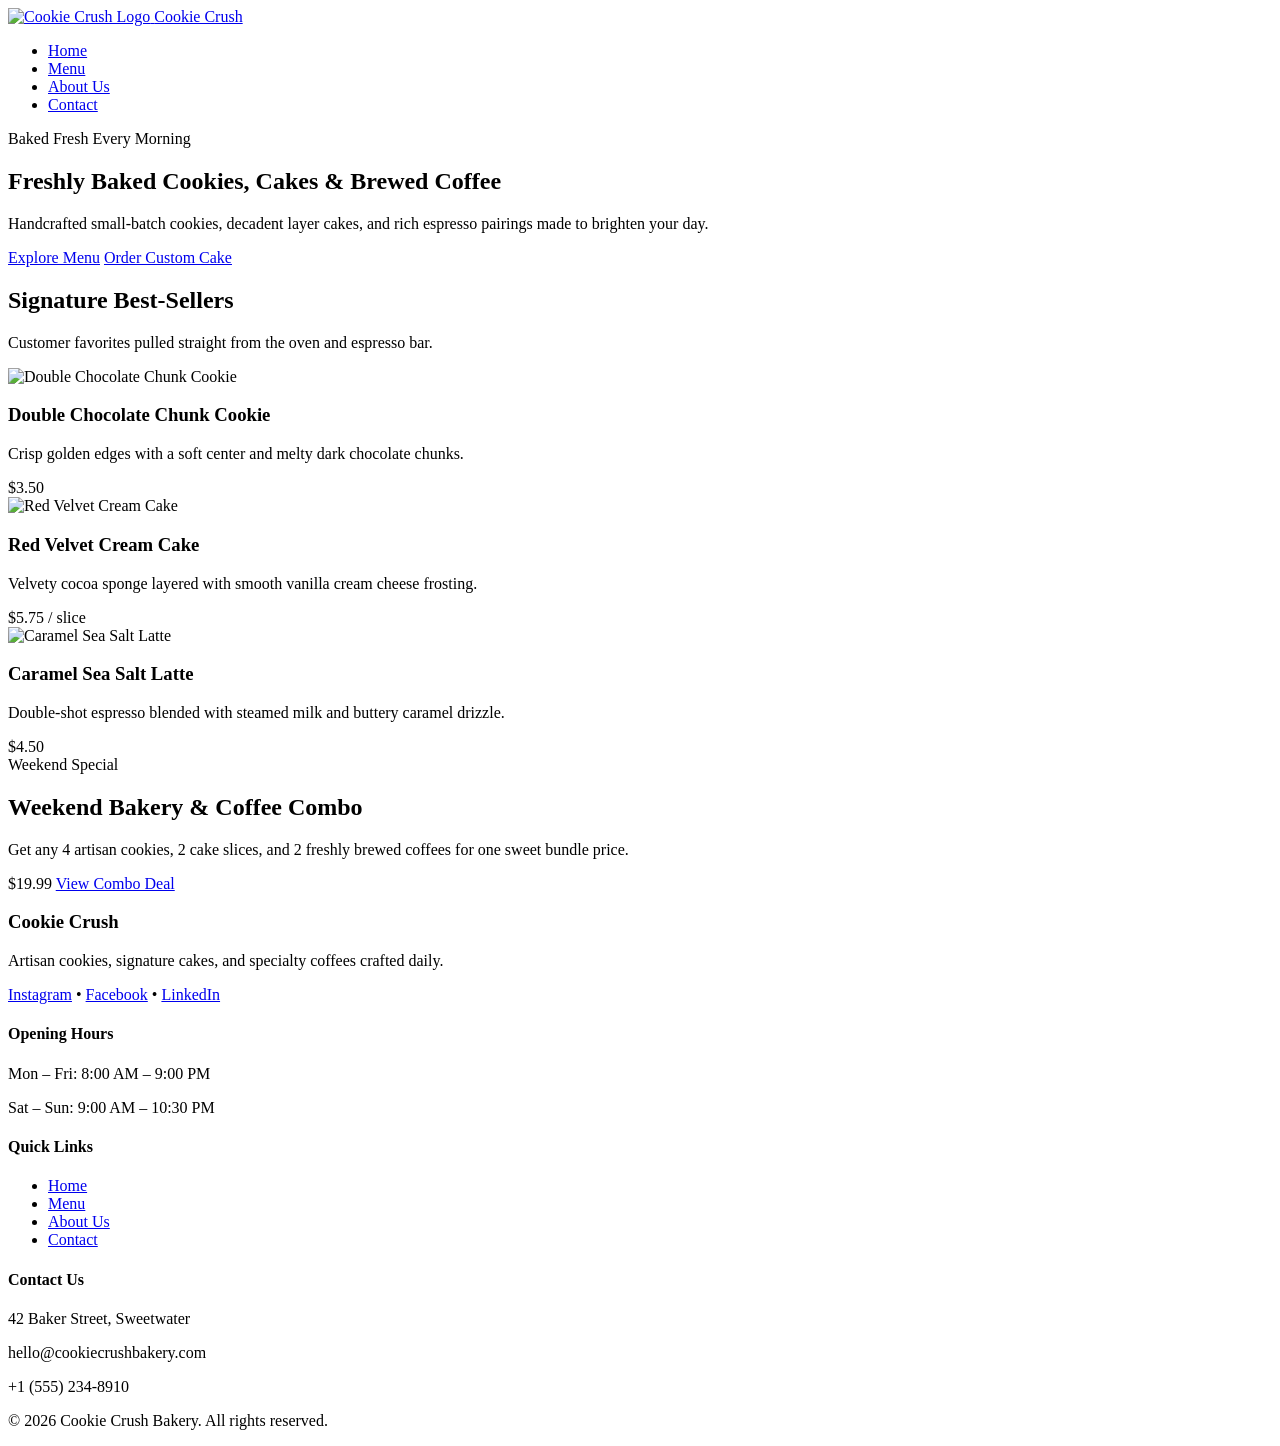
==== index.html @ f1b1b3e5 "initialize commit" ====
<!DOCTYPE html>
<html lang="en">
<head>
  <meta charset="UTF-8">
  <meta name="viewport" content="width=device-width, initial-scale=1.0">
  <title>Cookie Crush | Artisan Cookies, Cakes &amp; Coffees</title>
  <link rel="stylesheet" href="css/style.css">
  <link rel="stylesheet" href="css/home.css">
  <link rel="stylesheet" href="css/responsive.css">
</head>
<body>
  <header class="site-header">
    <div class="container nav-wrapper">
      <a href="index.html" class="logo">
        <img src="images/logo.png" alt="Cookie Crush Logo" class="logo-img">
        <span>Cookie Crush</span>
      </a>
      <nav class="main-nav" aria-label="Primary Navigation">
        <ul class="nav-list">
          <li><a href="index.html" class="active">Home</a></li>
          <li><a href="menu.html">Menu</a></li>
          <li><a href="about.html">About Us</a></li>
          <li><a href="contact.html">Contact</a></li>
        </ul>
      </nav>
    </div>
  </header>

  <main>
    <section class="hero" id="hero-banner">
      <div class="container hero-content">
        <span class="hero-tag">Baked Fresh Every Morning</span>
        <h1>Freshly Baked Cookies, Cakes &amp; Brewed Coffee</h1>
        <p>Handcrafted small-batch cookies, decadent layer cakes, and rich espresso pairings made to brighten your day.</p>
        <div class="hero-actions">
          <a href="menu.html" class="btn btn-primary">Explore Menu</a>
          <a href="contact.html" class="btn btn-outline">Order Custom Cake</a>
        </div>
      </div>
    </section>

    <section class="best-sellers section-pad" id="best-sellers">
      <div class="container">
        <div class="section-header">
          <h2>Signature Best-Sellers</h2>
          <p>Customer favorites pulled straight from the oven and espresso bar.</p>
        </div>
        <div class="bestseller-grid">
          <article class="product-card">
            <img src="images/home/chunk-cookie.jpg" alt="Double Chocolate Chunk Cookie">
            <div class="card-body">
              <h3>Double Chocolate Chunk Cookie</h3>
              <p>Crisp golden edges with a soft center and melty dark chocolate chunks.</p>
              <span class="price">$3.50</span>
            </div>
          </article>
          <article class="product-card">
            <img src="images/home/velvet-cake.jpg" alt="Red Velvet Cream Cake">
            <div class="card-body">
              <h3>Red Velvet Cream Cake</h3>
              <p>Velvety cocoa sponge layered with smooth vanilla cream cheese frosting.</p>
              <span class="price">$5.75 / slice</span>
            </div>
          </article>
          <article class="product-card">
            <img src="images/home/caramel-latte.jpg" alt="Caramel Sea Salt Latte">
            <div class="card-body">
              <h3>Caramel Sea Salt Latte</h3>
              <p>Double-shot espresso blended with steamed milk and buttery caramel drizzle.</p>
              <span class="price">$4.50</span>
            </div>
          </article>
        </div>
      </div>
    </section>

    <section class="combo-banner section-pad" id="weekend-combo">
      <div class="container combo-box">
        <div class="combo-text">
          <span class="badge">Weekend Special</span>
          <h2>Weekend Bakery &amp; Coffee Combo</h2>
          <p>Get any 4 artisan cookies, 2 cake slices, and 2 freshly brewed coffees for one sweet bundle price.</p>
        </div>
        <div class="combo-cta">
          <span class="combo-price">$19.99</span>
          <a href="menu.html#combos" class="btn btn-primary">View Combo Deal</a>
        </div>
      </div>
    </section>
  </main>

  <footer class="site-footer">
    <div class="container footer-grid">
      <div class="footer-col">
        <h3>Cookie Crush</h3>
        <p>Artisan cookies, signature cakes, and specialty coffees crafted daily.</p>
        <p class="social-links">
          <a href="https://instagram.com" target="_blank" rel="noopener">Instagram</a> &bull;
          <a href="https://facebook.com" target="_blank" rel="noopener">Facebook</a> &bull;
          <a href="https://linkedin.com" target="_blank" rel="noopener">LinkedIn</a>
        </p>
      </div>
      <div class="footer-col">
        <h4>Opening Hours</h4>
        <p>Mon &ndash; Fri: 8:00 AM &ndash; 9:00 PM</p>
        <p>Sat &ndash; Sun: 9:00 AM &ndash; 10:30 PM</p>
      </div>
      <div class="footer-col">
        <h4>Quick Links</h4>
        <ul class="footer-links">
          <li><a href="index.html">Home</a></li>
          <li><a href="menu.html">Menu</a></li>
          <li><a href="about.html">About Us</a></li>
          <li><a href="contact.html">Contact</a></li>
        </ul>
      </div>
      <div class="footer-col">
        <h4>Contact Us</h4>
        <p>42 Baker Street, Sweetwater</p>
        <p>hello@cookiecrushbakery.com</p>
        <p>+1 (555) 234-8910</p>
      </div>
    </div>
    <div class="footer-bottom">
      <p>&copy; 2026 Cookie Crush Bakery. All rights reserved.</p>
    </div>
  </footer>
</body>
</html>
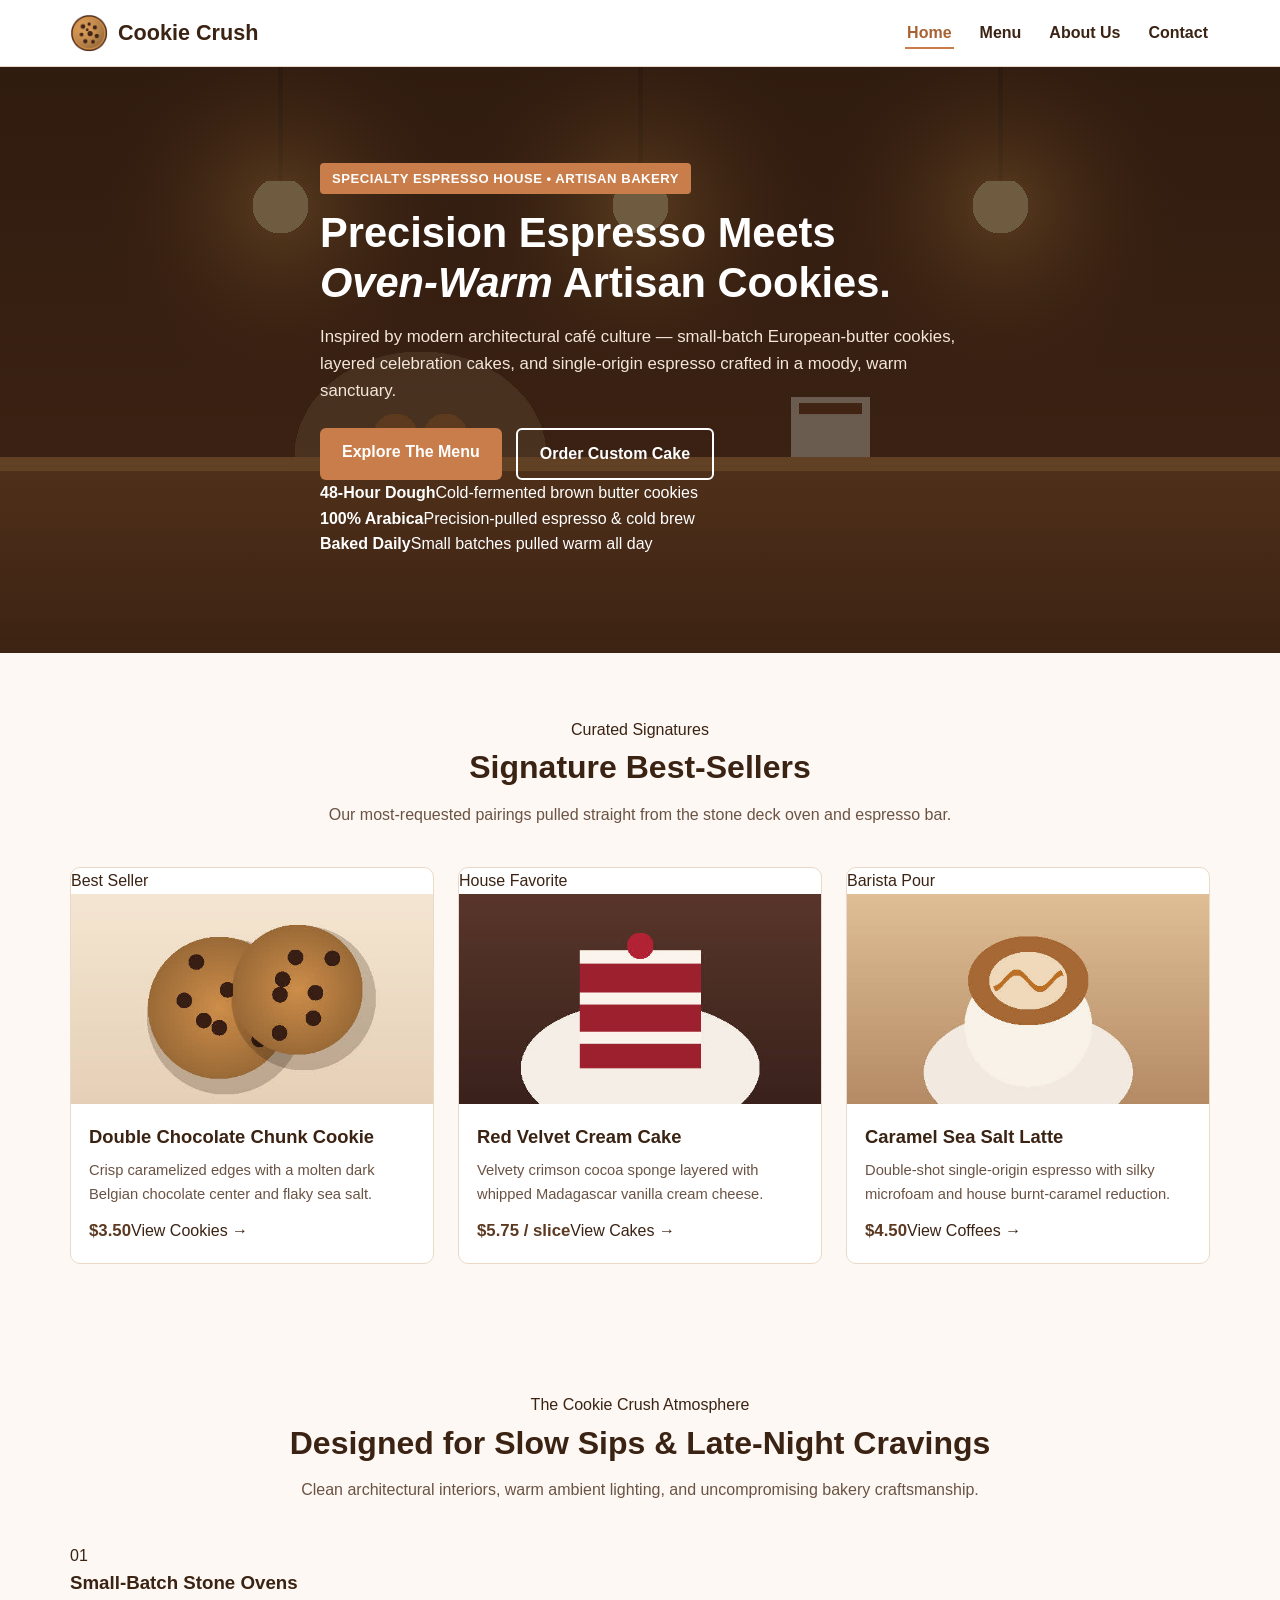
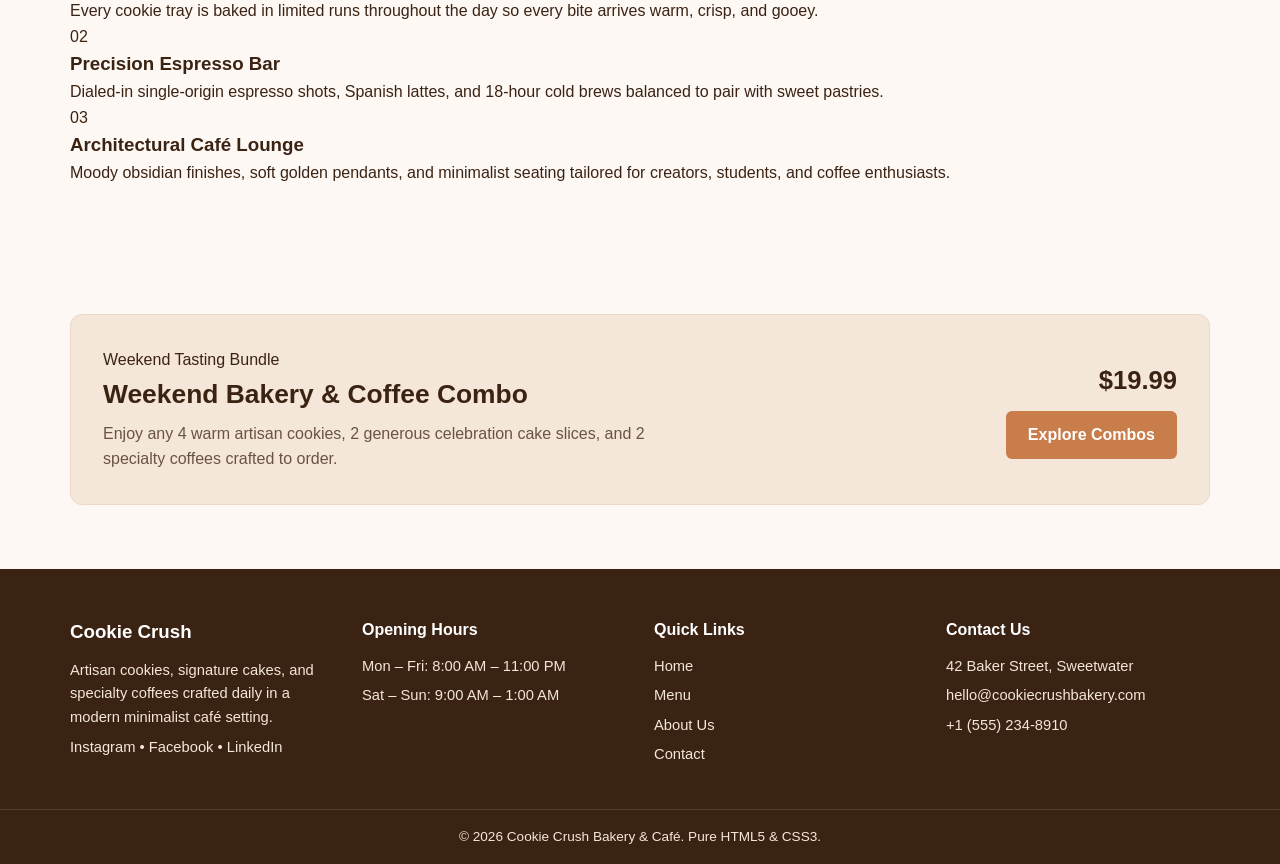
==== commit bfb1124b: "Upgrade Cookie Crush HTML5 pages to modern architectural cafe aesthetic (zero JS)" ====
--- a/index.html
+++ b/index.html
@@ -3,7 +3,7 @@
 <head>
   <meta charset="UTF-8">
   <meta name="viewport" content="width=device-width, initial-scale=1.0">
-  <title>Cookie Crush | Artisan Cookies, Cakes &amp; Coffees</title>
+  <title>Cookie Crush | Artisan Cookies, Cakes &amp; Specialty Espresso</title>
   <link rel="stylesheet" href="css/style.css">
   <link rel="stylesheet" href="css/home.css">
   <link rel="stylesheet" href="css/responsive.css">
@@ -13,7 +13,7 @@
     <div class="container nav-wrapper">
       <a href="index.html" class="logo">
         <img src="images/logo.png" alt="Cookie Crush Logo" class="logo-img">
-        <span>Cookie Crush</span>
+        <span class="logo-text">Cookie Crush</span>
       </a>
       <nav class="main-nav" aria-label="Primary Navigation">
         <ul class="nav-list">
@@ -29,12 +29,17 @@
   <main>
     <section class="hero" id="hero-banner">
       <div class="container hero-content">
-        <span class="hero-tag">Baked Fresh Every Morning</span>
-        <h1>Freshly Baked Cookies, Cakes &amp; Brewed Coffee</h1>
-        <p>Handcrafted small-batch cookies, decadent layer cakes, and rich espresso pairings made to brighten your day.</p>
+        <span class="hero-tag">Specialty Espresso House &bull; Artisan Bakery</span>
+        <h1>Precision Espresso Meets <em>Oven-Warm</em> Artisan Cookies.</h1>
+        <p>Inspired by modern architectural café culture — small-batch European-butter cookies, layered celebration cakes, and single-origin espresso crafted in a moody, warm sanctuary.</p>
         <div class="hero-actions">
-          <a href="menu.html" class="btn btn-primary">Explore Menu</a>
+          <a href="menu.html" class="btn btn-primary">Explore The Menu</a>
           <a href="contact.html" class="btn btn-outline">Order Custom Cake</a>
+        </div>
+        <div class="hero-metrics">
+          <div class="metric-item"><strong>48-Hour Dough</strong><span>Cold-fermented brown butter cookies</span></div>
+          <div class="metric-item"><strong>100% Arabica</strong><span>Precision-pulled espresso &amp; cold brew</span></div>
+          <div class="metric-item"><strong>Baked Daily</strong><span>Small batches pulled warm all day</span></div>
         </div>
       </div>
     </section>
@@ -42,48 +47,85 @@
     <section class="best-sellers section-pad" id="best-sellers">
       <div class="container">
         <div class="section-header">
+          <span class="eyebrow">Curated Signatures</span>
           <h2>Signature Best-Sellers</h2>
-          <p>Customer favorites pulled straight from the oven and espresso bar.</p>
+          <p>Our most-requested pairings pulled straight from the stone deck oven and espresso bar.</p>
         </div>
         <div class="bestseller-grid">
           <article class="product-card">
-            <img src="images/home/chunk-cookie.jpg" alt="Double Chocolate Chunk Cookie">
+            <div class="card-img-box">
+              <span class="card-pill">Best Seller</span>
+              <img src="images/home/chunk-cookie.jpg" alt="Double Chocolate Chunk Cookie">
+            </div>
             <div class="card-body">
               <h3>Double Chocolate Chunk Cookie</h3>
-              <p>Crisp golden edges with a soft center and melty dark chocolate chunks.</p>
-              <span class="price">$3.50</span>
+              <p>Crisp caramelized edges with a molten dark Belgian chocolate center and flaky sea salt.</p>
+              <div class="card-meta"><span class="price">$3.50</span><a href="menu.html#cookies" class="card-link">View Cookies &rarr;</a></div>
             </div>
           </article>
           <article class="product-card">
-            <img src="images/home/velvet-cake.jpg" alt="Red Velvet Cream Cake">
+            <div class="card-img-box">
+              <span class="card-pill">House Favorite</span>
+              <img src="images/home/velvet-cake.jpg" alt="Red Velvet Cream Cake">
+            </div>
             <div class="card-body">
               <h3>Red Velvet Cream Cake</h3>
-              <p>Velvety cocoa sponge layered with smooth vanilla cream cheese frosting.</p>
-              <span class="price">$5.75 / slice</span>
+              <p>Velvety crimson cocoa sponge layered with whipped Madagascar vanilla cream cheese.</p>
+              <div class="card-meta"><span class="price">$5.75 / slice</span><a href="menu.html#cakes" class="card-link">View Cakes &rarr;</a></div>
             </div>
           </article>
           <article class="product-card">
-            <img src="images/home/caramel-latte.jpg" alt="Caramel Sea Salt Latte">
+            <div class="card-img-box">
+              <span class="card-pill">Barista Pour</span>
+              <img src="images/home/caramel-latte.jpg" alt="Caramel Sea Salt Latte">
+            </div>
             <div class="card-body">
               <h3>Caramel Sea Salt Latte</h3>
-              <p>Double-shot espresso blended with steamed milk and buttery caramel drizzle.</p>
-              <span class="price">$4.50</span>
+              <p>Double-shot single-origin espresso with silky microfoam and house burnt-caramel reduction.</p>
+              <div class="card-meta"><span class="price">$4.50</span><a href="menu.html#coffees" class="card-link">View Coffees &rarr;</a></div>
             </div>
           </article>
         </div>
       </div>
     </section>
 
-    <section class="combo-banner section-pad" id="weekend-combo">
+    <section class="craft-band section-pad" id="craft-philosophy">
+      <div class="container">
+        <div class="section-header">
+          <span class="eyebrow">The Cookie Crush Atmosphere</span>
+          <h2>Designed for Slow Sips &amp; Late-Night Cravings</h2>
+          <p>Clean architectural interiors, warm ambient lighting, and uncompromising bakery craftsmanship.</p>
+        </div>
+        <div class="craft-grid">
+          <div class="craft-card">
+            <span class="craft-num">01</span>
+            <h3>Small-Batch Stone Ovens</h3>
+            <p>Every cookie tray is baked in limited runs throughout the day so every bite arrives warm, crisp, and gooey.</p>
+          </div>
+          <div class="craft-card">
+            <span class="craft-num">02</span>
+            <h3>Precision Espresso Bar</h3>
+            <p>Dialed-in single-origin espresso shots, Spanish lattes, and 18-hour cold brews balanced to pair with sweet pastries.</p>
+          </div>
+          <div class="craft-card">
+            <span class="craft-num">03</span>
+            <h3>Architectural Café Lounge</h3>
+            <p>Moody obsidian finishes, soft golden pendants, and minimalist seating tailored for creators, students, and coffee enthusiasts.</p>
+          </div>
+        </div>
+      </div>
+    </section>
+
+    <section class="section-pad" id="weekend-combo">
       <div class="container combo-box">
         <div class="combo-text">
-          <span class="badge">Weekend Special</span>
+          <span class="eyebrow">Weekend Tasting Bundle</span>
           <h2>Weekend Bakery &amp; Coffee Combo</h2>
-          <p>Get any 4 artisan cookies, 2 cake slices, and 2 freshly brewed coffees for one sweet bundle price.</p>
+          <p>Enjoy any 4 warm artisan cookies, 2 generous celebration cake slices, and 2 specialty coffees crafted to order.</p>
         </div>
         <div class="combo-cta">
           <span class="combo-price">$19.99</span>
-          <a href="menu.html#combos" class="btn btn-primary">View Combo Deal</a>
+          <a href="menu.html#combos" class="btn btn-primary">Explore Combos</a>
         </div>
       </div>
     </section>
@@ -93,7 +135,7 @@
     <div class="container footer-grid">
       <div class="footer-col">
         <h3>Cookie Crush</h3>
-        <p>Artisan cookies, signature cakes, and specialty coffees crafted daily.</p>
+        <p>Artisan cookies, signature cakes, and specialty coffees crafted daily in a modern minimalist café setting.</p>
         <p class="social-links">
           <a href="https://instagram.com" target="_blank" rel="noopener">Instagram</a> &bull;
           <a href="https://facebook.com" target="_blank" rel="noopener">Facebook</a> &bull;
@@ -102,8 +144,8 @@
       </div>
       <div class="footer-col">
         <h4>Opening Hours</h4>
-        <p>Mon &ndash; Fri: 8:00 AM &ndash; 9:00 PM</p>
-        <p>Sat &ndash; Sun: 9:00 AM &ndash; 10:30 PM</p>
+        <p>Mon &ndash; Fri: 8:00 AM &ndash; 11:00 PM</p>
+        <p>Sat &ndash; Sun: 9:00 AM &ndash; 1:00 AM</p>
       </div>
       <div class="footer-col">
         <h4>Quick Links</h4>
@@ -122,7 +164,7 @@
       </div>
     </div>
     <div class="footer-bottom">
-      <p>&copy; 2026 Cookie Crush Bakery. All rights reserved.</p>
+      <p>&copy; 2026 Cookie Crush Bakery &amp; Caf&eacute;. Pure HTML5 &amp; CSS3.</p>
     </div>
   </footer>
 </body>
--- a/css/style.css
+++ b/css/style.css
@@ -0,0 +1,87 @@
+:root {
+  --bg-cream: #fdf8f3;
+  --surface-white: #ffffff;
+  --cocoa-dark: #3b2314;
+  --espresso: #5c3a21;
+  --caramel: #c87d4b;
+  --caramel-dark: #a86234;
+  --blush-accent: #f4e6d8;
+  --text-muted: #6b5344;
+  --border-soft: #ead9c8;
+}
+
+* { box-sizing: border-box; margin: 0; padding: 0; }
+
+body {
+  font-family: "Segoe UI", Tahoma, Geneva, Verdana, sans-serif;
+  background-color: var(--bg-cream);
+  color: var(--cocoa-dark);
+  line-height: 1.6;
+}
+
+a { color: inherit; text-decoration: none; }
+img { display: block; max-width: 100%; }
+
+.container { width: 90%; max-width: 1140px; margin: 0 auto; }
+.section-pad { padding: 64px 0; }
+.alt-bg { background-color: #f9f1e8; }
+
+.site-header {
+  background-color: var(--surface-white);
+  border-bottom: 1px solid var(--border-soft);
+  position: sticky;
+  top: 0;
+  z-index: 100;
+}
+
+.nav-wrapper { display: flex; justify-content: space-between; align-items: center; padding: 14px 0; }
+.logo { display: flex; align-items: center; gap: 10px; font-size: 1.35rem; font-weight: 700; color: var(--cocoa-dark); }
+.logo-img { width: 38px; height: 38px; object-fit: contain; border-radius: 50%; }
+.nav-list { list-style: none; display: flex; gap: 24px; }
+
+.nav-list a {
+  font-weight: 600;
+  padding: 6px 2px;
+  border-bottom: 2px solid transparent;
+  transition: color 0.25s ease, border-color 0.25s ease;
+}
+
+.nav-list a:hover, .nav-list a.active { color: var(--caramel-dark); border-bottom-color: var(--caramel); }
+
+.btn {
+  display: inline-block;
+  padding: 11px 22px;
+  border-radius: 6px;
+  font-weight: 600;
+  border: none;
+  cursor: pointer;
+  transition: background-color 0.25s ease, color 0.25s ease;
+}
+
+.btn-primary { background-color: var(--caramel); color: var(--surface-white); }
+.btn-primary:hover { background-color: var(--caramel-dark); }
+.btn-outline { border: 2px solid var(--surface-white); color: var(--surface-white); }
+.btn-outline:hover { background-color: var(--surface-white); color: var(--cocoa-dark); }
+
+.page-banner {
+  background: linear-gradient(rgba(43, 24, 12, 0.72), rgba(43, 24, 12, 0.72)),
+    url("../images/home/hero-bakery.jpg") center / cover no-repeat;
+  color: var(--surface-white);
+  text-align: center;
+  padding: 64px 0;
+}
+
+.page-banner h1 { font-size: 2.3rem; margin-bottom: 10px; }
+.page-banner p { color: var(--blush-accent); max-width: 620px; margin: 0 auto; }
+.section-header { text-align: center; margin-bottom: 40px; }
+.section-header h2 { font-size: 2rem; margin-bottom: 8px; }
+.section-header p { color: var(--text-muted); }
+
+.site-footer { background-color: var(--cocoa-dark); color: var(--blush-accent); padding-top: 48px; }
+.footer-grid { display: grid; grid-template-columns: repeat(4, 1fr); gap: 28px; padding-bottom: 36px; }
+.footer-col h3, .footer-col h4 { color: var(--surface-white); margin-bottom: 12px; }
+.footer-col p { font-size: 0.92rem; margin-bottom: 6px; }
+.footer-links { list-style: none; }
+.footer-links li { margin-bottom: 6px; font-size: 0.92rem; }
+.footer-links a:hover, .social-links a:hover { color: var(--caramel); text-decoration: underline; }
+.footer-bottom { border-top: 1px solid rgba(255, 255, 255, 0.12); text-align: center; padding: 16px; font-size: 0.85rem; }
--- a/css/home.css
+++ b/css/home.css
@@ -0,0 +1,71 @@
+.hero {
+  background: linear-gradient(rgba(43, 24, 12, 0.68), rgba(43, 24, 12, 0.68)),
+    url("../images/home/hero-bakery.jpg") center / cover no-repeat;
+  color: var(--surface-white);
+  padding: 96px 0;
+}
+
+.hero-content { max-width: 640px; }
+
+.hero-tag {
+  display: inline-block;
+  background-color: var(--caramel);
+  color: var(--surface-white);
+  font-size: 0.82rem;
+  font-weight: 700;
+  letter-spacing: 0.5px;
+  text-transform: uppercase;
+  padding: 5px 12px;
+  border-radius: 4px;
+  margin-bottom: 14px;
+}
+
+.hero h1 { font-size: 2.6rem; line-height: 1.2; margin-bottom: 16px; }
+.hero p { font-size: 1.05rem; color: var(--blush-accent); margin-bottom: 24px; }
+.hero-actions { display: flex; gap: 14px; flex-wrap: wrap; }
+
+.bestseller-grid { display: grid; grid-template-columns: repeat(3, 1fr); gap: 24px; }
+
+.product-card {
+  background-color: var(--surface-white);
+  border: 1px solid var(--border-soft);
+  border-radius: 10px;
+  overflow: hidden;
+  transition: transform 0.25s ease, box-shadow 0.25s ease;
+}
+
+.product-card:hover { transform: translateY(-5px); box-shadow: 0 10px 24px rgba(59, 35, 20, 0.1); }
+.product-card img { width: 100%; height: 210px; object-fit: cover; }
+.card-body { padding: 18px; }
+.card-body h3 { font-size: 1.15rem; margin-bottom: 8px; }
+.card-body p { font-size: 0.92rem; color: var(--text-muted); margin-bottom: 12px; }
+.price { font-weight: 700; color: var(--espresso); font-size: 1.05rem; }
+
+.combo-banner { padding-top: 0; }
+
+.combo-box {
+  background-color: var(--blush-accent);
+  border: 1px solid var(--border-soft);
+  border-radius: 12px;
+  padding: 32px;
+  display: flex;
+  justify-content: space-between;
+  align-items: center;
+  gap: 24px;
+}
+
+.badge {
+  display: inline-block;
+  background-color: var(--espresso);
+  color: var(--surface-white);
+  font-size: 0.78rem;
+  font-weight: 600;
+  padding: 4px 10px;
+  border-radius: 4px;
+  margin-bottom: 8px;
+}
+
+.combo-text h2 { font-size: 1.65rem; margin-bottom: 6px; }
+.combo-text p { color: var(--text-muted); max-width: 580px; }
+.combo-cta { text-align: right; flex-shrink: 0; }
+.combo-price { display: block; font-size: 1.6rem; font-weight: 700; color: var(--cocoa-dark); margin-bottom: 10px; }
--- a/css/responsive.css
+++ b/css/responsive.css
@@ -0,0 +1,53 @@
+/* Member 1: Global Shell & Homepage Responsive Rules */
+@media (max-width: 900px) {
+  .bestseller-grid,
+  .footer-grid,
+  .team-grid {
+    grid-template-columns: repeat(2, 1fr);
+  }
+
+  .combo-box {
+    flex-direction: column;
+    align-items: flex-start;
+  }
+
+  .combo-cta {
+    text-align: left;
+  }
+
+  /* Member 2: Menu Page Responsive Rules */
+  .menu-grid {
+    grid-template-columns: repeat(2, 1fr);
+  }
+
+  /* Member 3: About & Contact Responsive Rules */
+  .about-grid,
+  .contact-grid {
+    grid-template-columns: 1fr;
+  }
+}
+
+@media (max-width: 600px) {
+  .nav-wrapper {
+    flex-direction: column;
+    gap: 12px;
+  }
+
+  .nav-list {
+    flex-wrap: wrap;
+    justify-content: center;
+    gap: 14px;
+  }
+
+  .hero h1 {
+    font-size: 2rem;
+  }
+
+  .bestseller-grid,
+  .footer-grid,
+  .menu-grid,
+  .team-grid,
+  .values-row {
+    grid-template-columns: 1fr;
+  }
+}
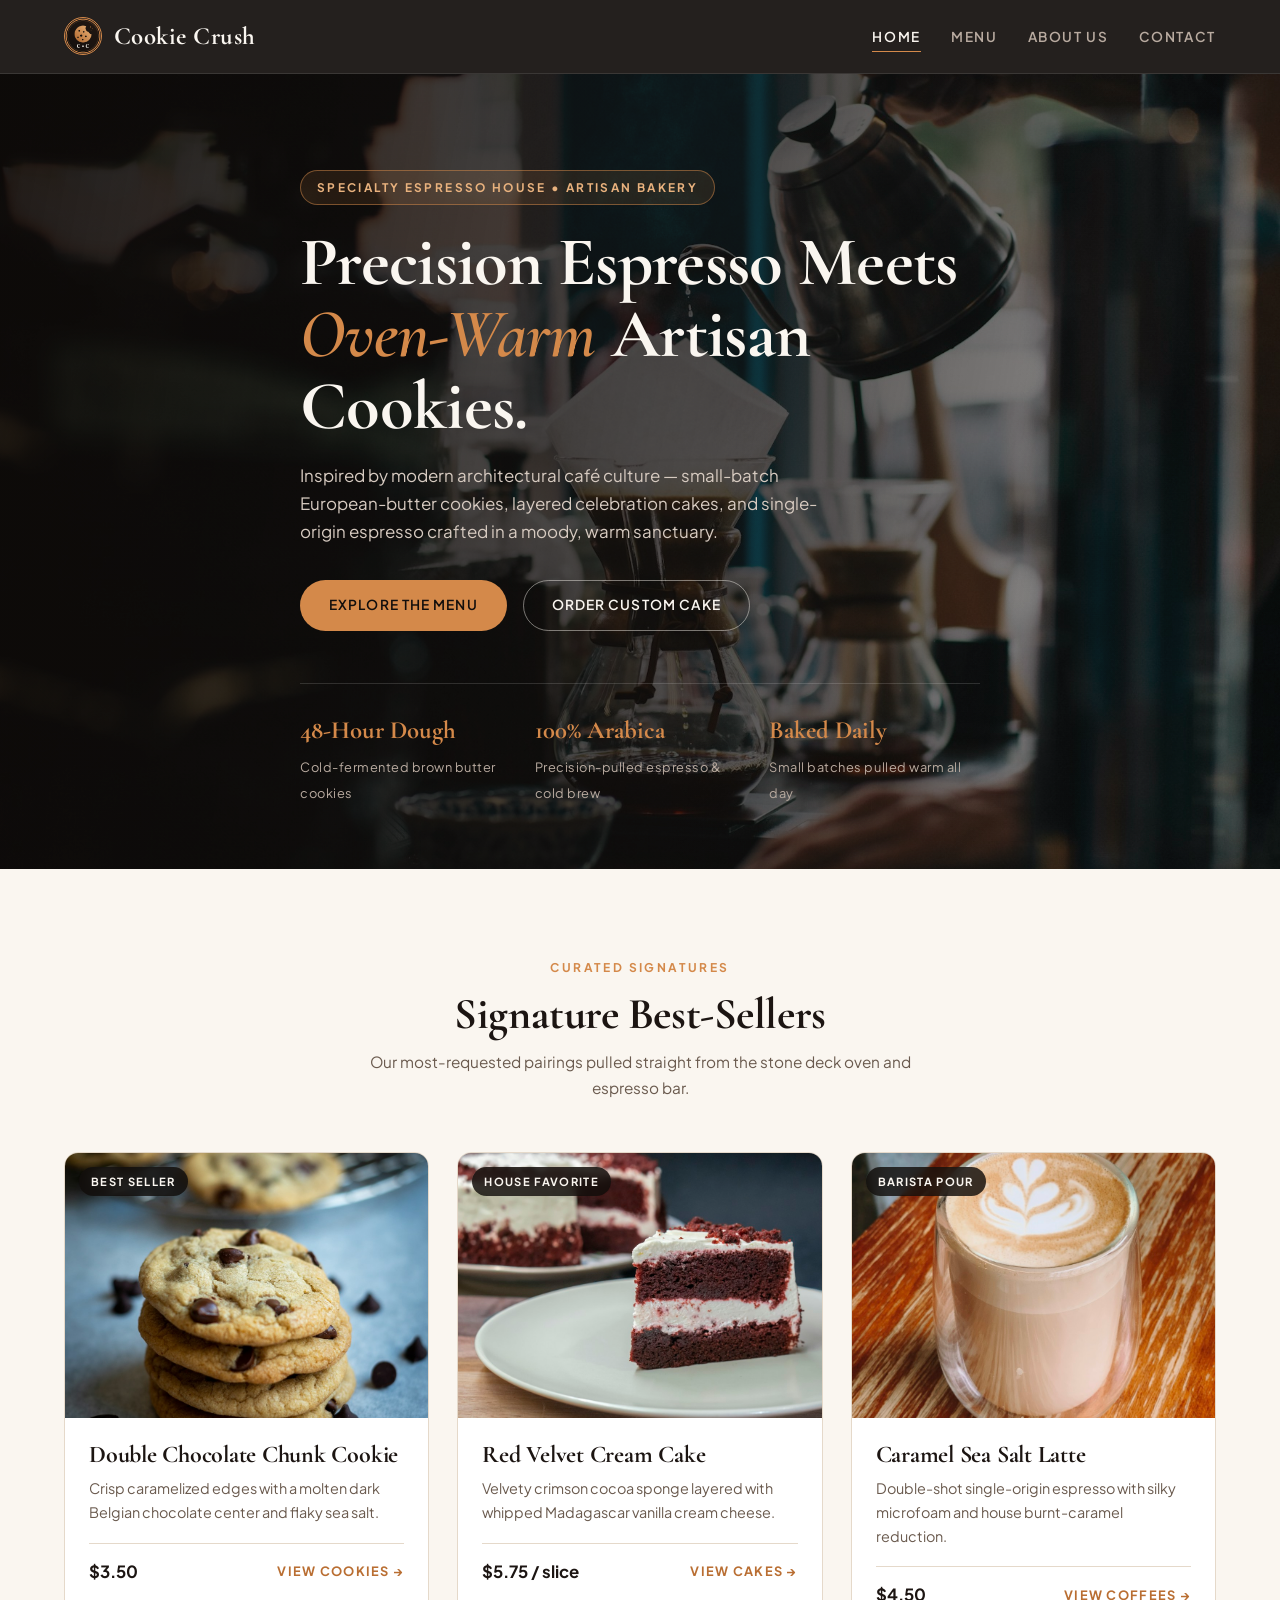
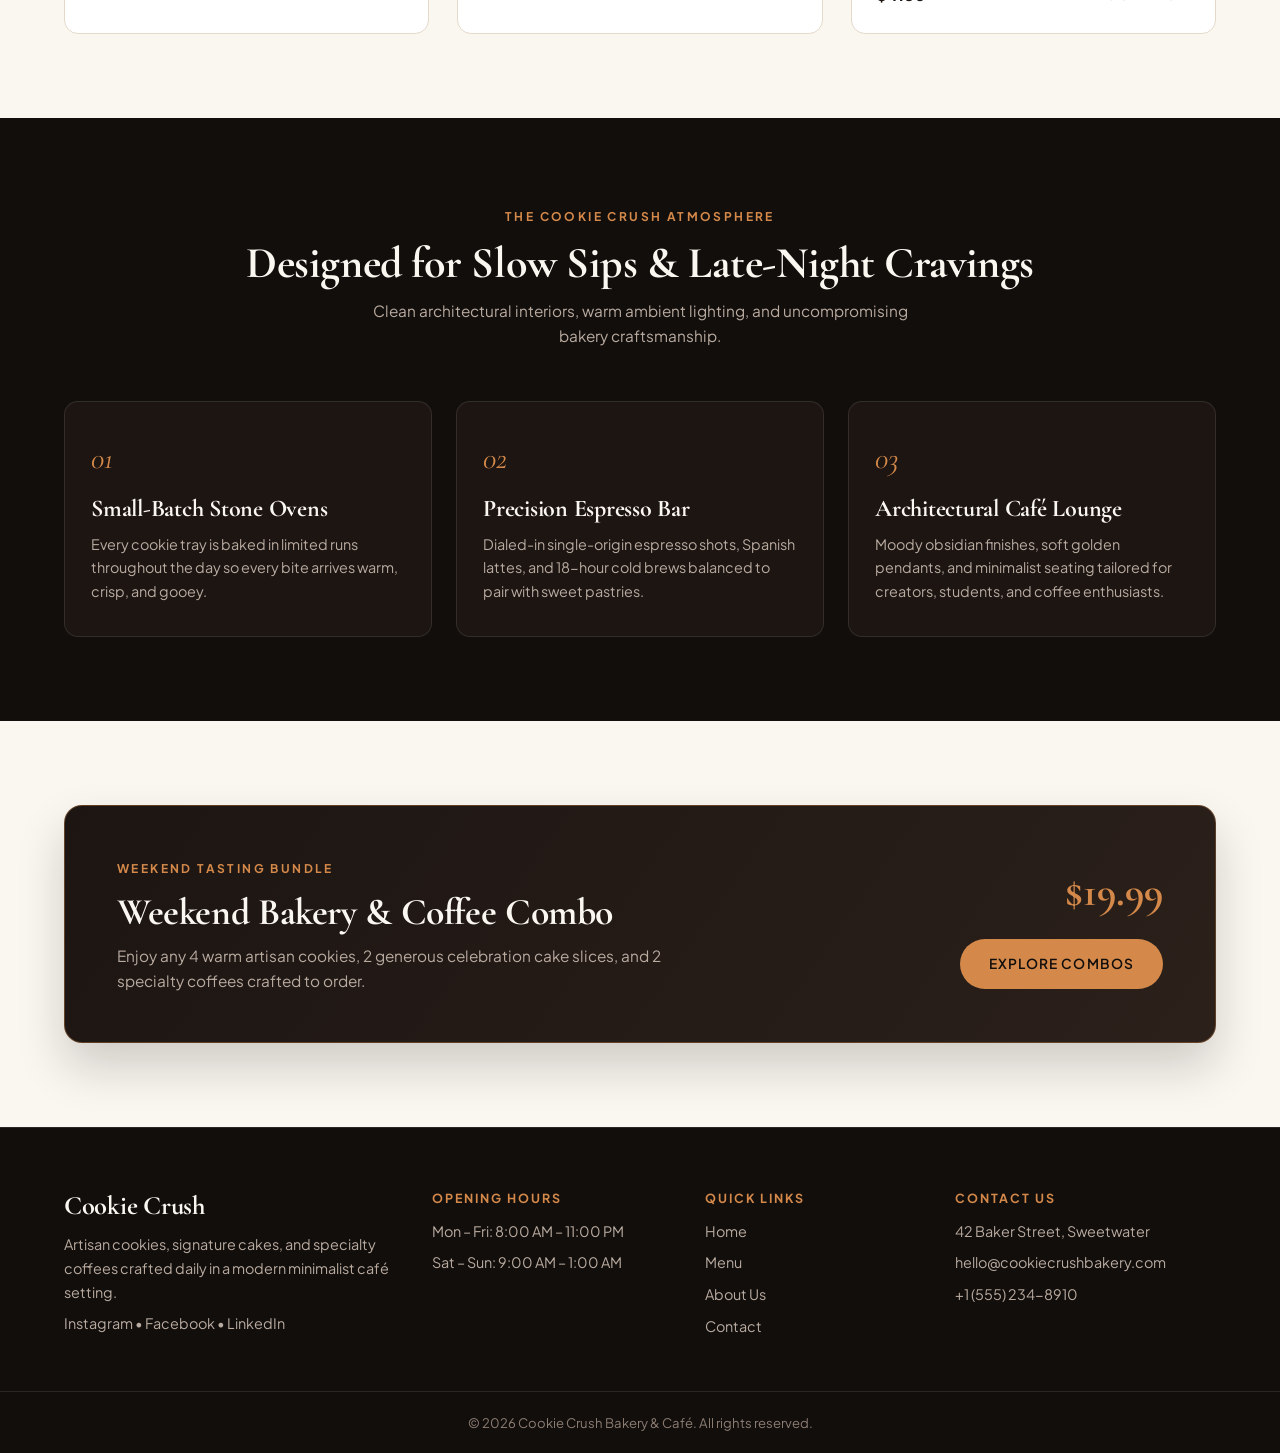
==== commit 02256a9b: "Update footer copyright text to All rights reserved across all pages" ====
--- a/index.html
+++ b/index.html
@@ -164,7 +164,7 @@
       </div>
     </div>
     <div class="footer-bottom">
-      <p>&copy; 2026 Cookie Crush Bakery &amp; Caf&eacute;. Pure HTML5 &amp; CSS3.</p>
+      <p>&copy; 2026 Cookie Crush Bakery &amp; Caf&eacute;. All rights reserved.</p>
     </div>
   </footer>
 </body>
--- a/css/style.css
+++ b/css/style.css
@@ -1,87 +1,108 @@
+@import url('https://fonts.googleapis.com/css2?family=Cormorant+Garamond:ital,wght@0,500;0,600;0,700;1,500;1,600&family=Plus+Jakarta+Sans:wght@400;500;600;700&display=swap');
+
 :root {
-  --bg-cream: #fdf8f3;
-  --surface-white: #ffffff;
-  --cocoa-dark: #3b2314;
-  --espresso: #5c3a21;
-  --caramel: #c87d4b;
-  --caramel-dark: #a86234;
-  --blush-accent: #f4e6d8;
-  --text-muted: #6b5344;
-  --border-soft: #ead9c8;
+  --obsidian: #120e0c;
+  --espresso-deep: #1c1512;
+  --walnut: #2b201a;
+  --cream: #faf6f0;
+  --stone: #f1e9de;
+  --surface: #ffffff;
+  --amber: #d4894a;
+  --amber-hover: #b96e32;
+  --muted-dark: #b9aba0;
+  --muted-light: #6a5a4e;
+  --border-light: #e5d9ca;
+  --border-dark: rgba(255, 255, 255, 0.1);
+  --font-serif: "Cormorant Garamond", Georgia, serif;
+  --font-sans: "Plus Jakarta Sans", -apple-system, sans-serif;
 }
 
 * { box-sizing: border-box; margin: 0; padding: 0; }
-
-body {
-  font-family: "Segoe UI", Tahoma, Geneva, Verdana, sans-serif;
-  background-color: var(--bg-cream);
-  color: var(--cocoa-dark);
-  line-height: 1.6;
-}
-
-a { color: inherit; text-decoration: none; }
+html { scroll-behavior: smooth; }
+body { font-family: var(--font-sans); background-color: var(--cream); color: var(--espresso-deep); line-height: 1.65; }
+h1, h2, h3, h4 { font-family: var(--font-serif); font-weight: 700; line-height: 1.12; letter-spacing: -0.01em; }
+a { color: inherit; text-decoration: none; transition: all 0.28s ease; }
 img { display: block; max-width: 100%; }
 
-.container { width: 90%; max-width: 1140px; margin: 0 auto; }
-.section-pad { padding: 64px 0; }
-.alt-bg { background-color: #f9f1e8; }
+.container { width: 90%; max-width: 1180px; margin: 0 auto; }
+.section-pad { padding: 84px 0; }
+.alt-bg { background-color: var(--stone); }
 
 .site-header {
-  background-color: var(--surface-white);
-  border-bottom: 1px solid var(--border-soft);
+  background-color: rgba(18, 14, 12, 0.92);
+  backdrop-filter: blur(14px);
+  border-bottom: 1px solid var(--border-dark);
   position: sticky;
   top: 0;
   z-index: 100;
 }
 
-.nav-wrapper { display: flex; justify-content: space-between; align-items: center; padding: 14px 0; }
-.logo { display: flex; align-items: center; gap: 10px; font-size: 1.35rem; font-weight: 700; color: var(--cocoa-dark); }
-.logo-img { width: 38px; height: 38px; object-fit: contain; border-radius: 50%; }
-.nav-list { list-style: none; display: flex; gap: 24px; }
+.nav-wrapper { display: flex; justify-content: space-between; align-items: center; padding: 16px 0; }
+.logo { display: flex; align-items: center; gap: 12px; color: var(--cream); }
+.logo-img { width: 38px; height: 38px; border-radius: 50%; object-fit: cover; border: 1.5px solid var(--amber); }
+.logo-text { font-family: var(--font-serif); font-size: 1.55rem; font-weight: 700; letter-spacing: 0.02em; }
+.nav-list { list-style: none; display: flex; align-items: center; gap: 30px; }
 
 .nav-list a {
+  color: var(--muted-dark);
+  font-size: 0.85rem;
   font-weight: 600;
-  padding: 6px 2px;
-  border-bottom: 2px solid transparent;
-  transition: color 0.25s ease, border-color 0.25s ease;
+  text-transform: uppercase;
+  letter-spacing: 0.12em;
+  padding: 6px 0;
+  border-bottom: 1.5px solid transparent;
 }
 
-.nav-list a:hover, .nav-list a.active { color: var(--caramel-dark); border-bottom-color: var(--caramel); }
+.nav-list a:hover, .nav-list a.active { color: var(--cream); border-bottom-color: var(--amber); }
 
 .btn {
   display: inline-block;
-  padding: 11px 22px;
-  border-radius: 6px;
+  padding: 13px 28px;
+  border-radius: 999px;
+  font-size: 0.86rem;
   font-weight: 600;
-  border: none;
+  letter-spacing: 0.08em;
+  text-transform: uppercase;
+  border: 1.5px solid transparent;
   cursor: pointer;
-  transition: background-color 0.25s ease, color 0.25s ease;
 }
 
-.btn-primary { background-color: var(--caramel); color: var(--surface-white); }
-.btn-primary:hover { background-color: var(--caramel-dark); }
-.btn-outline { border: 2px solid var(--surface-white); color: var(--surface-white); }
-.btn-outline:hover { background-color: var(--surface-white); color: var(--cocoa-dark); }
+.btn-primary { background-color: var(--amber); color: var(--obsidian); }
+.btn-primary:hover { background-color: #e49c5e; transform: translateY(-2px); box-shadow: 0 10px 26px rgba(212, 137, 74, 0.32); }
+.btn-outline { border-color: rgba(250, 246, 240, 0.45); color: var(--cream); }
+.btn-outline:hover { background-color: var(--cream); color: var(--obsidian); border-color: var(--cream); }
+
+.eyebrow {
+  display: inline-block;
+  font-size: 0.75rem;
+  font-weight: 700;
+  text-transform: uppercase;
+  letter-spacing: 0.2em;
+  color: var(--amber);
+  margin-bottom: 12px;
+}
 
 .page-banner {
-  background: linear-gradient(rgba(43, 24, 12, 0.72), rgba(43, 24, 12, 0.72)),
+  background: linear-gradient(180deg, rgba(18, 14, 12, 0.82), rgba(18, 14, 12, 0.9)),
     url("../images/home/hero-bakery.jpg") center / cover no-repeat;
-  color: var(--surface-white);
+  color: var(--cream);
   text-align: center;
-  padding: 64px 0;
+  padding: 88px 0;
+  border-bottom: 1px solid var(--border-dark);
 }
 
-.page-banner h1 { font-size: 2.3rem; margin-bottom: 10px; }
-.page-banner p { color: var(--blush-accent); max-width: 620px; margin: 0 auto; }
-.section-header { text-align: center; margin-bottom: 40px; }
-.section-header h2 { font-size: 2rem; margin-bottom: 8px; }
-.section-header p { color: var(--text-muted); }
+.page-banner h1 { font-size: 3.3rem; margin-bottom: 12px; }
+.page-banner p { color: var(--muted-dark); max-width: 600px; margin: 0 auto; font-size: 1rem; }
 
-.site-footer { background-color: var(--cocoa-dark); color: var(--blush-accent); padding-top: 48px; }
-.footer-grid { display: grid; grid-template-columns: repeat(4, 1fr); gap: 28px; padding-bottom: 36px; }
-.footer-col h3, .footer-col h4 { color: var(--surface-white); margin-bottom: 12px; }
-.footer-col p { font-size: 0.92rem; margin-bottom: 6px; }
+.section-header { text-align: center; margin-bottom: 52px; }
+.section-header h2 { font-size: 2.75rem; color: var(--espresso-deep); margin-bottom: 10px; }
+.section-header p { color: var(--muted-light); max-width: 560px; margin: 0 auto; font-size: 0.96rem; }
+
+.site-footer { background-color: var(--obsidian); color: var(--muted-dark); padding-top: 64px; border-top: 1px solid var(--border-dark); }
+.footer-grid { display: grid; grid-template-columns: 1.4fr 1fr 0.9fr 1.1fr; gap: 36px; padding-bottom: 44px; }
+.footer-col h3 { font-size: 1.65rem; color: var(--cream); margin-bottom: 12px; }
+.footer-col h4 { font-family: var(--font-sans); font-size: 0.78rem; text-transform: uppercase; letter-spacing: 0.16em; color: var(--amber); margin-bottom: 14px; }
+.footer-col p, .footer-links li { font-size: 0.9rem; margin-bottom: 8px; }
 .footer-links { list-style: none; }
-.footer-links li { margin-bottom: 6px; font-size: 0.92rem; }
-.footer-links a:hover, .social-links a:hover { color: var(--caramel); text-decoration: underline; }
-.footer-bottom { border-top: 1px solid rgba(255, 255, 255, 0.12); text-align: center; padding: 16px; font-size: 0.85rem; }
+.footer-links a:hover, .social-links a:hover { color: var(--cream); }
+.footer-bottom { border-top: 1px solid var(--border-dark); text-align: center; padding: 20px; font-size: 0.82rem; color: #8c7d72; }
--- a/css/home.css
+++ b/css/home.css
@@ -1,71 +1,114 @@
 .hero {
-  background: linear-gradient(rgba(43, 24, 12, 0.68), rgba(43, 24, 12, 0.68)),
+  min-height: 88vh;
+  display: flex;
+  align-items: center;
+  background: linear-gradient(100deg, rgba(14, 10, 8, 0.92) 0%, rgba(18, 14, 12, 0.72) 55%, rgba(18, 14, 12, 0.35) 100%),
     url("../images/home/hero-bakery.jpg") center / cover no-repeat;
-  color: var(--surface-white);
-  padding: 96px 0;
+  color: var(--cream);
+  padding: 96px 0 64px 0;
 }
 
-.hero-content { max-width: 640px; }
+.hero-content { max-width: 680px; }
 
 .hero-tag {
   display: inline-block;
-  background-color: var(--caramel);
-  color: var(--surface-white);
-  font-size: 0.82rem;
+  border: 1px solid rgba(212, 137, 74, 0.5);
+  background-color: rgba(212, 137, 74, 0.12);
+  color: #e9b27e;
+  font-size: 0.74rem;
   font-weight: 700;
-  letter-spacing: 0.5px;
+  letter-spacing: 0.2em;
   text-transform: uppercase;
-  padding: 5px 12px;
-  border-radius: 4px;
-  margin-bottom: 14px;
+  padding: 7px 16px;
+  border-radius: 999px;
+  margin-bottom: 22px;
 }
 
-.hero h1 { font-size: 2.6rem; line-height: 1.2; margin-bottom: 16px; }
-.hero p { font-size: 1.05rem; color: var(--blush-accent); margin-bottom: 24px; }
-.hero-actions { display: flex; gap: 14px; flex-wrap: wrap; }
+.hero h1 { font-size: 4.3rem; line-height: 1.04; margin-bottom: 20px; color: var(--cream); }
+.hero h1 em { font-style: italic; color: var(--amber); font-weight: 600; }
+.hero p { font-size: 1.06rem; color: #d6cac0; max-width: 560px; margin-bottom: 34px; }
+.hero-actions { display: flex; gap: 16px; flex-wrap: wrap; margin-bottom: 52px; }
 
-.bestseller-grid { display: grid; grid-template-columns: repeat(3, 1fr); gap: 24px; }
+.hero-metrics {
+  display: grid;
+  grid-template-columns: repeat(3, 1fr);
+  gap: 24px;
+  padding-top: 26px;
+  border-top: 1px solid rgba(255, 255, 255, 0.14);
+}
+
+.metric-item strong { display: block; font-family: var(--font-serif); font-size: 1.55rem; color: var(--amber); margin-bottom: 2px; }
+.metric-item span { font-size: 0.8rem; color: var(--muted-dark); letter-spacing: 0.04em; }
+
+.bestseller-grid { display: grid; grid-template-columns: repeat(3, 1fr); gap: 28px; }
 
 .product-card {
-  background-color: var(--surface-white);
-  border: 1px solid var(--border-soft);
-  border-radius: 10px;
+  background-color: var(--surface);
+  border: 1px solid var(--border-light);
+  border-radius: 14px;
   overflow: hidden;
-  transition: transform 0.25s ease, box-shadow 0.25s ease;
+  transition: transform 0.35s ease, box-shadow 0.35s ease, border-color 0.35s ease;
 }
 
-.product-card:hover { transform: translateY(-5px); box-shadow: 0 10px 24px rgba(59, 35, 20, 0.1); }
-.product-card img { width: 100%; height: 210px; object-fit: cover; }
-.card-body { padding: 18px; }
-.card-body h3 { font-size: 1.15rem; margin-bottom: 8px; }
-.card-body p { font-size: 0.92rem; color: var(--text-muted); margin-bottom: 12px; }
-.price { font-weight: 700; color: var(--espresso); font-size: 1.05rem; }
+.product-card:hover { transform: translateY(-8px); box-shadow: 0 22px 44px rgba(18, 14, 12, 0.12); border-color: var(--amber); }
+.card-img-box { position: relative; height: 265px; overflow: hidden; }
+.card-img-box img { width: 100%; height: 100%; object-fit: cover; transition: transform 0.55s ease; }
+.product-card:hover .card-img-box img { transform: scale(1.07); }
 
-.combo-banner { padding-top: 0; }
+.card-pill {
+  position: absolute;
+  top: 14px;
+  left: 14px;
+  background-color: rgba(18, 14, 12, 0.82);
+  backdrop-filter: blur(6px);
+  color: var(--cream);
+  font-size: 0.7rem;
+  font-weight: 700;
+  text-transform: uppercase;
+  letter-spacing: 0.12em;
+  padding: 5px 12px;
+  border-radius: 999px;
+}
+
+.card-body { padding: 24px; }
+.card-body h3 { font-size: 1.5rem; margin-bottom: 8px; color: var(--espresso-deep); }
+.card-body p { font-size: 0.9rem; color: var(--muted-light); margin-bottom: 18px; }
+.card-meta { display: flex; justify-content: space-between; align-items: center; padding-top: 14px; border-top: 1px solid var(--border-light); }
+.price { font-weight: 700; color: var(--espresso-deep); font-size: 1.05rem; }
+.card-link { font-size: 0.8rem; font-weight: 700; text-transform: uppercase; letter-spacing: 0.1em; color: var(--amber-hover); }
+
+.craft-band { background-color: var(--obsidian); color: var(--cream); }
+.craft-band .section-header h2 { color: var(--cream); }
+.craft-band .section-header p { color: var(--muted-dark); }
+.craft-grid { display: grid; grid-template-columns: repeat(3, 1fr); gap: 24px; }
+
+.craft-card {
+  background-color: var(--espresso-deep);
+  border: 1px solid var(--border-dark);
+  border-radius: 14px;
+  padding: 32px 26px;
+  transition: border-color 0.3s ease, transform 0.3s ease;
+}
+
+.craft-card:hover { border-color: var(--amber); transform: translateY(-4px); }
+.craft-num { font-family: var(--font-serif); font-size: 1.9rem; color: var(--amber); font-style: italic; margin-bottom: 12px; display: block; }
+.craft-card h3 { font-size: 1.5rem; color: var(--cream); margin-bottom: 10px; }
+.craft-card p { font-size: 0.9rem; color: var(--muted-dark); }
 
 .combo-box {
-  background-color: var(--blush-accent);
-  border: 1px solid var(--border-soft);
-  border-radius: 12px;
-  padding: 32px;
+  background: linear-gradient(125deg, var(--espresso-deep) 0%, var(--walnut) 100%);
+  border: 1px solid rgba(212, 137, 74, 0.35);
+  border-radius: 18px;
+  padding: 48px 52px;
   display: flex;
   justify-content: space-between;
   align-items: center;
-  gap: 24px;
+  gap: 32px;
+  color: var(--cream);
+  box-shadow: 0 24px 48px rgba(18, 14, 12, 0.18);
 }
 
-.badge {
-  display: inline-block;
-  background-color: var(--espresso);
-  color: var(--surface-white);
-  font-size: 0.78rem;
-  font-weight: 600;
-  padding: 4px 10px;
-  border-radius: 4px;
-  margin-bottom: 8px;
-}
-
-.combo-text h2 { font-size: 1.65rem; margin-bottom: 6px; }
-.combo-text p { color: var(--text-muted); max-width: 580px; }
+.combo-text h2 { font-size: 2.35rem; color: var(--cream); margin-bottom: 10px; }
+.combo-text p { color: var(--muted-dark); max-width: 560px; font-size: 0.96rem; }
 .combo-cta { text-align: right; flex-shrink: 0; }
-.combo-price { display: block; font-size: 1.6rem; font-weight: 700; color: var(--cocoa-dark); margin-bottom: 10px; }
+.combo-price { display: block; font-family: var(--font-serif); font-size: 2.6rem; font-weight: 700; color: var(--amber); margin-bottom: 12px; }
--- a/css/responsive.css
+++ b/css/responsive.css
@@ -1,49 +1,52 @@
-/* Member 1: Global Shell & Homepage Responsive Rules */
-@media (max-width: 900px) {
+/* Responsive Breakpoints across Home, Menu, About & Contact */
+@media (max-width: 960px) {
   .bestseller-grid,
+  .craft-grid,
   .footer-grid,
-  .team-grid {
+  .team-grid,
+  .menu-grid {
     grid-template-columns: repeat(2, 1fr);
+  }
+
+  .about-grid,
+  .contact-grid {
+    grid-template-columns: 1fr;
   }
 
   .combo-box {
     flex-direction: column;
     align-items: flex-start;
+    padding: 36px 28px;
   }
 
   .combo-cta {
     text-align: left;
   }
-
-  /* Member 2: Menu Page Responsive Rules */
-  .menu-grid {
-    grid-template-columns: repeat(2, 1fr);
-  }
-
-  /* Member 3: About & Contact Responsive Rules */
-  .about-grid,
-  .contact-grid {
-    grid-template-columns: 1fr;
-  }
 }
 
-@media (max-width: 600px) {
+@media (max-width: 640px) {
   .nav-wrapper {
     flex-direction: column;
-    gap: 12px;
+    gap: 14px;
   }
 
   .nav-list {
     flex-wrap: wrap;
     justify-content: center;
-    gap: 14px;
+    gap: 16px;
   }
 
   .hero h1 {
-    font-size: 2rem;
+    font-size: 2.85rem;
   }
 
+  .page-banner h1 {
+    font-size: 2.35rem;
+  }
+
+  .hero-metrics,
   .bestseller-grid,
+  .craft-grid,
   .footer-grid,
   .menu-grid,
   .team-grid,
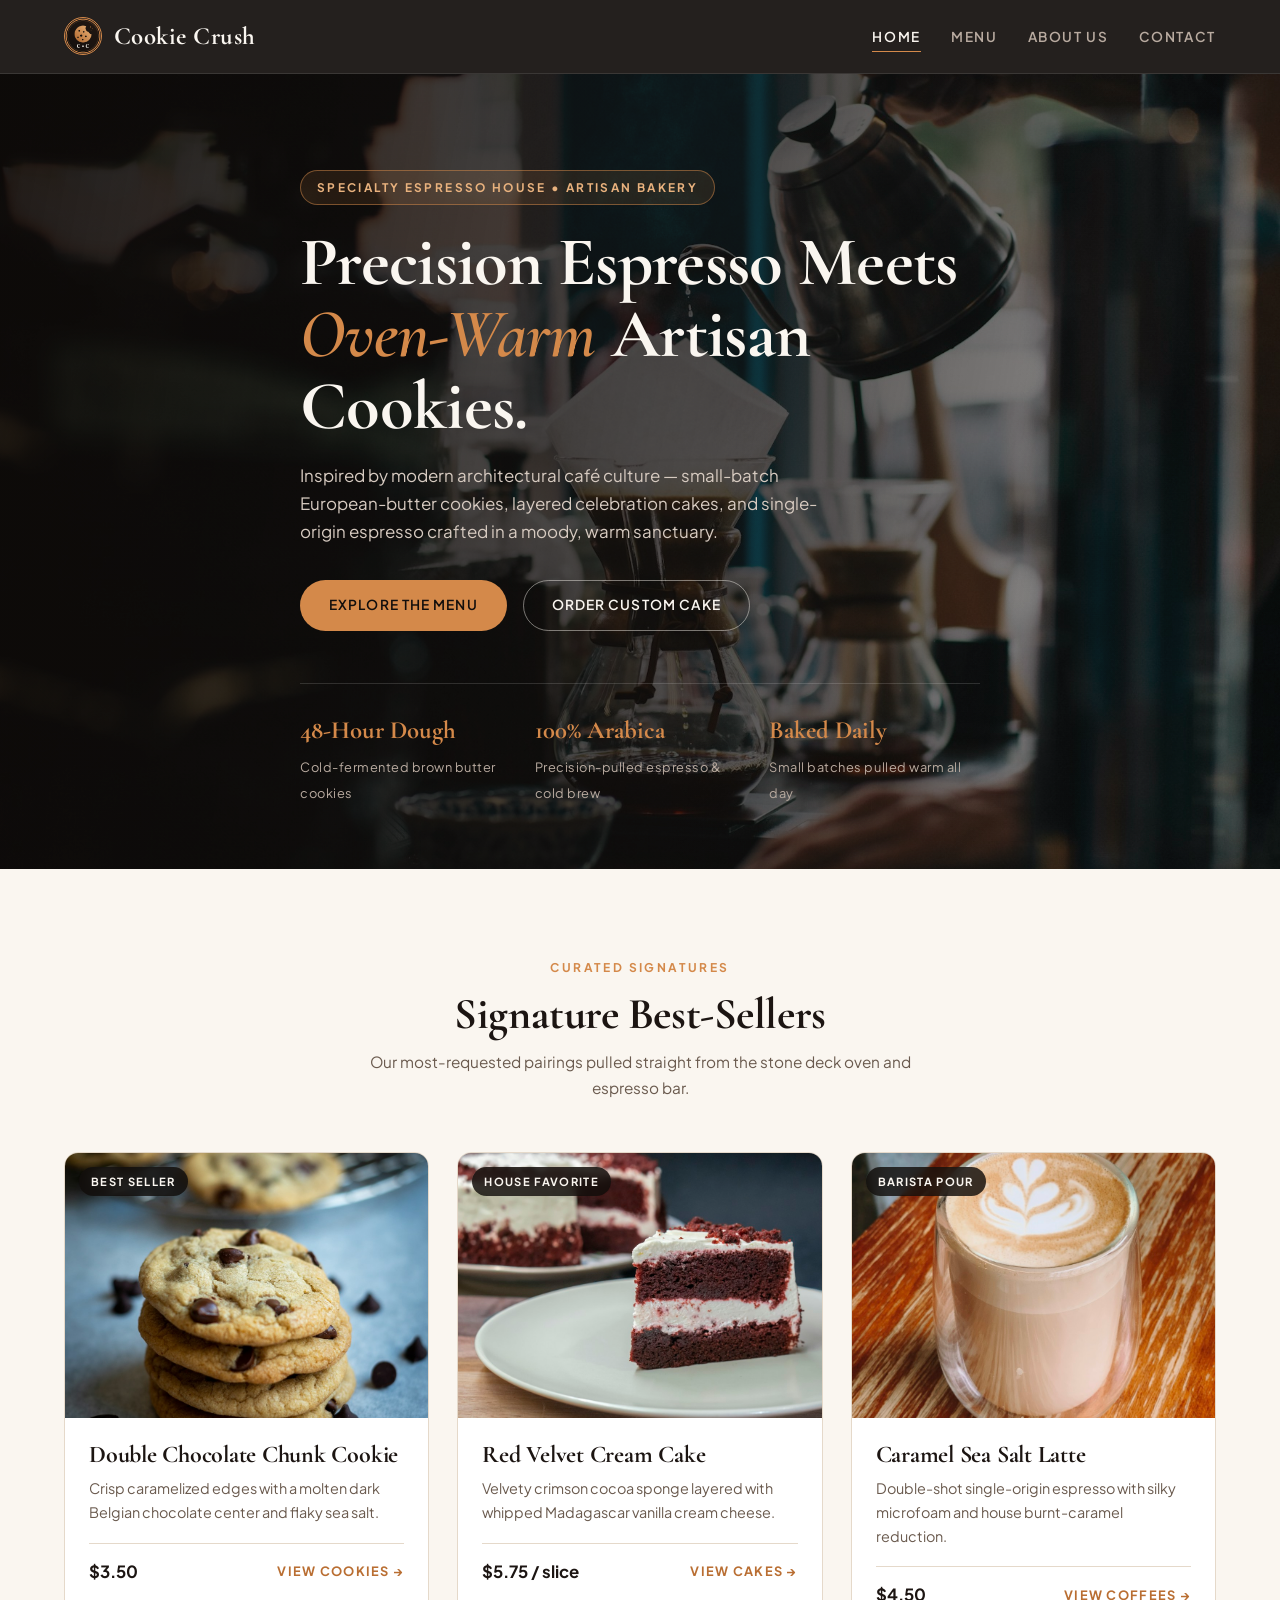
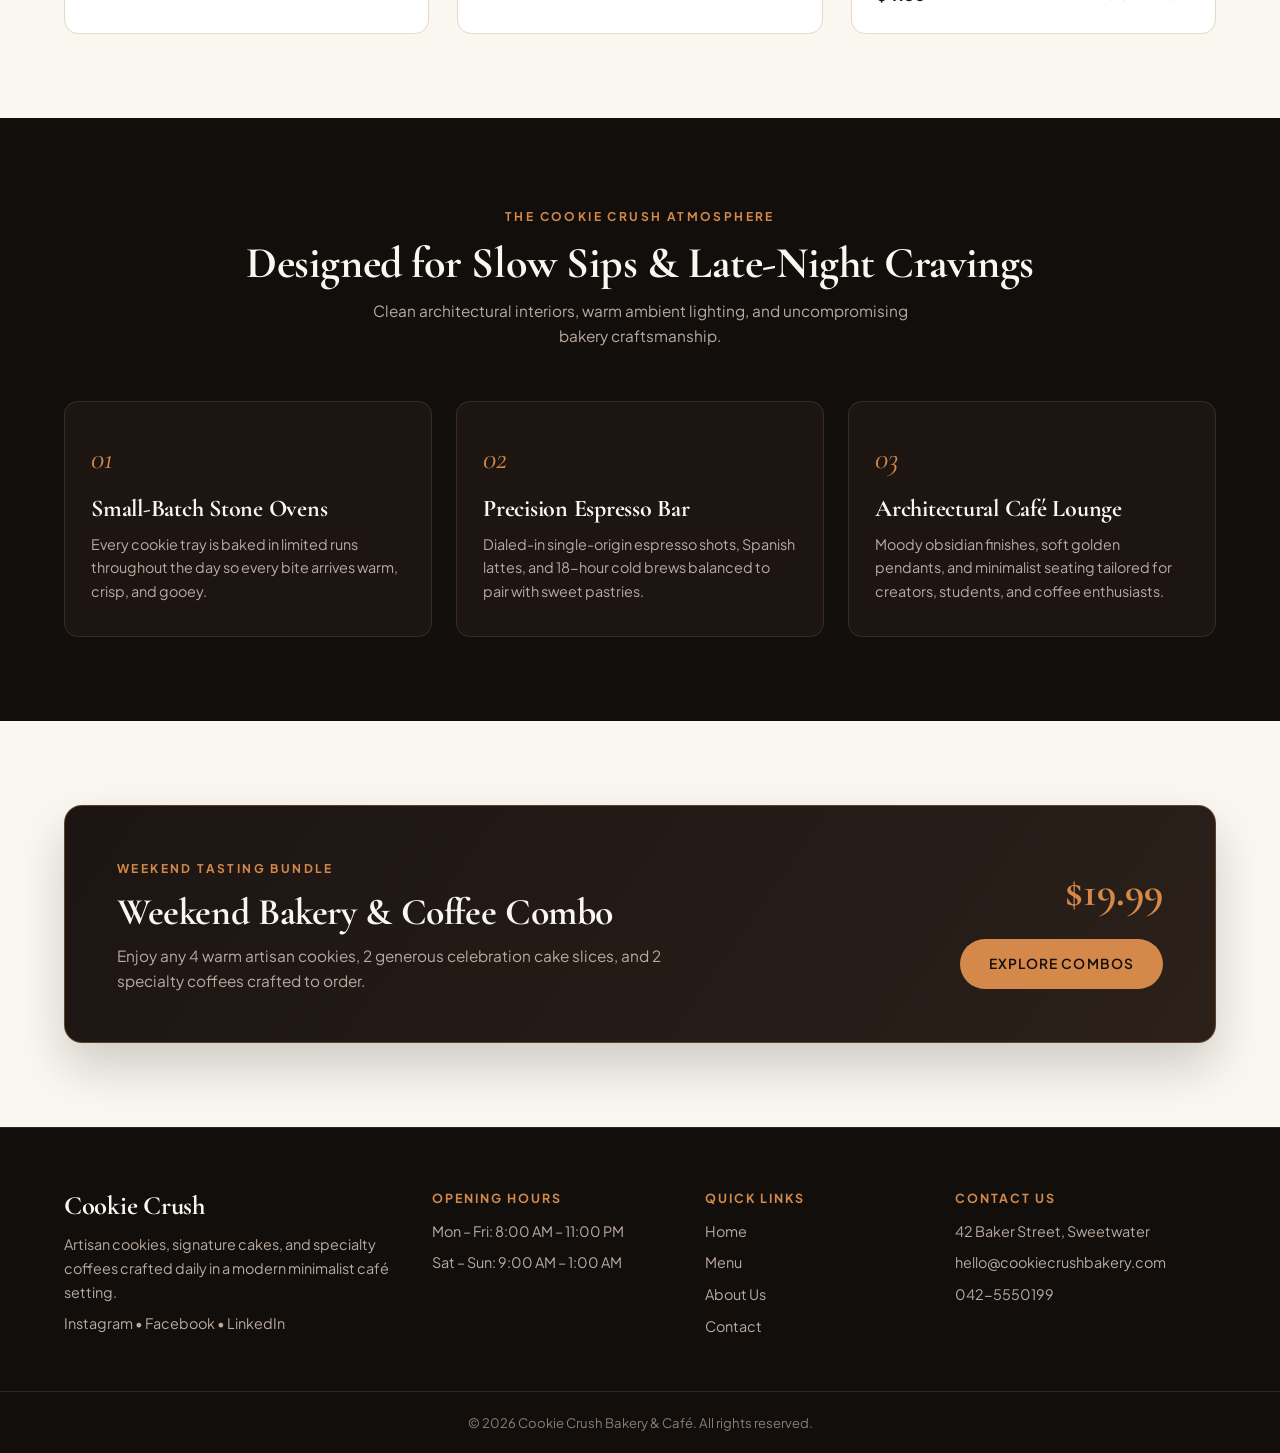
==== commit bc68859d: "Update Cookie Crush phone number to 042-5550199 across all pages" ====
--- a/index.html
+++ b/index.html
@@ -160,7 +160,7 @@
         <h4>Contact Us</h4>
         <p>42 Baker Street, Sweetwater</p>
         <p>hello@cookiecrushbakery.com</p>
-        <p>+1 (555) 234-8910</p>
+        <p>042-5550199</p>
       </div>
     </div>
     <div class="footer-bottom">
